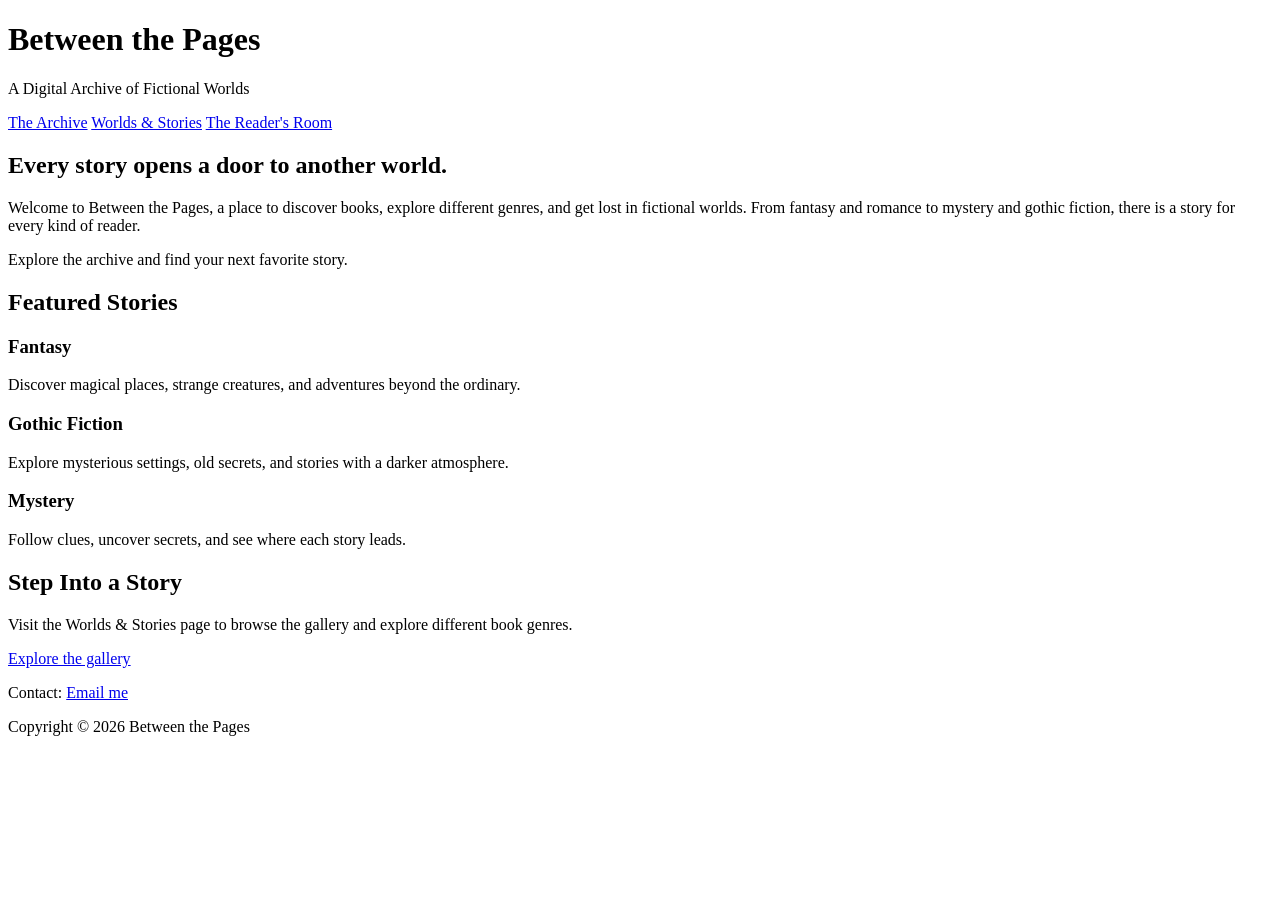
==== index.html @ 4e518cc5 "Add files via upload" ====
<!DOCTYPE html>

<html>
<head>
    <title>The Archive | Between the Pages</title>
    <link rel="stylesheet" href="css/style.css">
</head>
<body>
    <header>
        <h1>Between the Pages</h1>
        <p>A Digital Archive of Fictional Worlds</p>
        <nav>
            <a href="index.html">The Archive</a>
            <a href="worlds-stories.html">Worlds & Stories</a>
            <a href="readers-room.html">The Reader's Room</a>
        </nav>
    </header>

<main>
    <section>
        <h2>Every story opens a door to another world.</h2>
        <p>Welcome to Between the Pages, a place to discover books, explore different genres, and get lost in fictional worlds. 
                From fantasy and romance to mystery and gothic fiction, there is a story for every kind of reader.</p>
        <p>Explore the archive and find your next favorite story.</p>
    </section>
  
    <section>
            <h2>Featured Stories</h2>
            <div class="book-list">
                <div class="book">
                    <h3>Fantasy</h3>
                    <p>Discover magical places, strange creatures, and adventures beyond the ordinary.</p>
                </div>
                <div class="book">
                    <h3>Gothic Fiction</h3>
                    <p>Explore mysterious settings, old secrets, and stories with a darker atmosphere.</p>
                </div>
                <div class="book">
                    <h3>Mystery</h3>
                    <p>Follow clues, uncover secrets, and see where each story leads.</p>
                </div>
            </div>
        </section>

    <section>
        <h2>Step Into a Story</h2>
        <p>Visit the Worlds & Stories page to browse the gallery and explore different book genres.</p>
        <a href="worlds-stories.html">Explore the gallery</a>
    </section>
    </main>

<footer>
    <p>Contact: <a href="mailto:YOUR-EMAIL@example.com">Email me</a></p>
    <p>Copyright &copy; 2026 Between the Pages</p>
</footer>
</body>
</html>
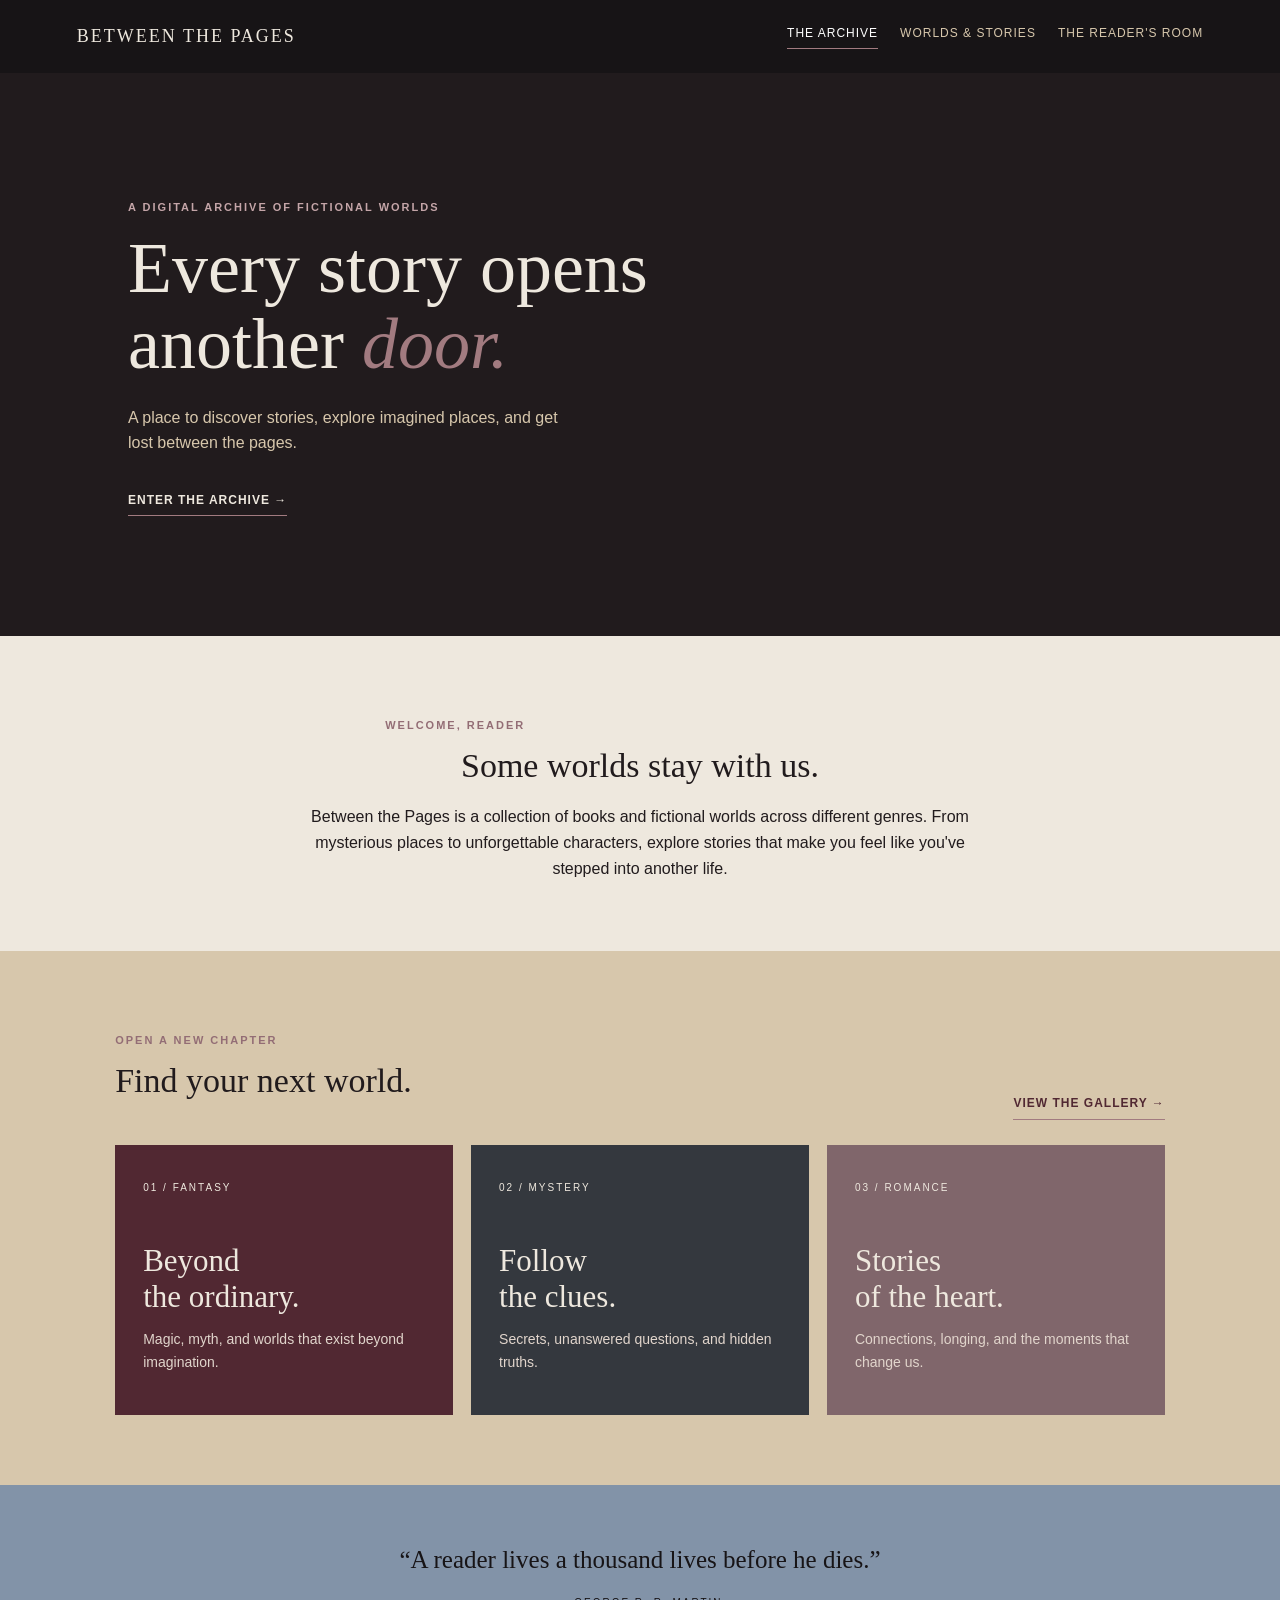
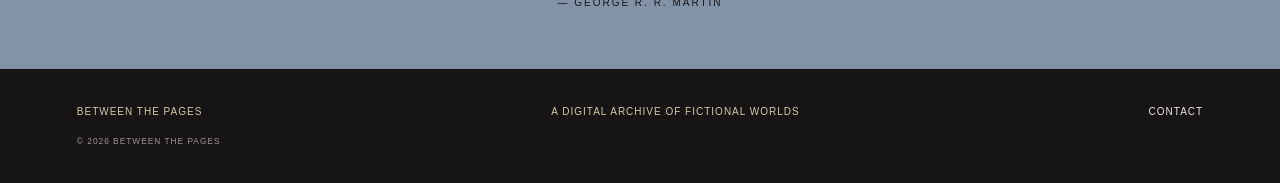
==== commit 55540834: "/" ====
--- a/index.html
+++ b/index.html
@@ -1,57 +1,74 @@
 <!DOCTYPE html>
-
-<html>
+<html lang="en">
 <head>
-    <title>The Archive | Between the Pages</title>
+    <meta charset="UTF-8">
+    <meta name="viewport" content="width=device-width, initial-scale=1.0">
+    <title>Between the Pages | The Archive</title>
     <link rel="stylesheet" href="css/style.css">
+    <script src="js/script.js" defer></script>
 </head>
 <body>
-    <header>
-        <h1>Between the Pages</h1>
-        <p>A Digital Archive of Fictional Worlds</p>
+    <header class="site-header">
+        <a class="logo" href="index.html">BETWEEN THE PAGES</a>
         <nav>
-            <a href="index.html">The Archive</a>
-            <a href="worlds-stories.html">Worlds & Stories</a>
+            <a class="active" href="index.html">The Archive</a>
+            <a href="worlds-stories.html">Worlds &amp; Stories</a>
             <a href="readers-room.html">The Reader's Room</a>
         </nav>
     </header>
 
-<main>
-    <section>
-        <h2>Every story opens a door to another world.</h2>
-        <p>Welcome to Between the Pages, a place to discover books, explore different genres, and get lost in fictional worlds. 
-                From fantasy and romance to mystery and gothic fiction, there is a story for every kind of reader.</p>
-        <p>Explore the archive and find your next favorite story.</p>
-    </section>
-  
-    <section>
-            <h2>Featured Stories</h2>
-            <div class="book-list">
-                <div class="book">
-                    <h3>Fantasy</h3>
-                    <p>Discover magical places, strange creatures, and adventures beyond the ordinary.</p>
+    <main>
+        <section class="hero">
+            <p class="eyebrow">A DIGITAL ARCHIVE OF FICTIONAL WORLDS</p>
+            <h1>Every story opens<br>another <em>door.</em></h1>
+            <p class="hero-copy">A place to discover stories, explore imagined places, and get lost between the pages.</p>
+            <a class="text-link" href="worlds-stories.html">ENTER THE ARCHIVE <span>→</span></a>
+        </section>
+
+        <section class="intro section-wrap">
+            <p class="eyebrow">WELCOME, READER</p>
+            <h2>Some worlds stay with us.</h2>
+            <p>Between the Pages is a collection of books and fictional worlds across different genres. From mysterious places to unforgettable characters, explore stories that make you feel like you've stepped into another life.</p>
+        </section>
+
+        <section class="genre-section section-wrap">
+            <div class="section-heading">
+                <div>
+                    <p class="eyebrow">OPEN A NEW CHAPTER</p>
+                    <h2>Find your next world.</h2>
                 </div>
-                <div class="book">
-                    <h3>Gothic Fiction</h3>
-                    <p>Explore mysterious settings, old secrets, and stories with a darker atmosphere.</p>
-                </div>
-                <div class="book">
-                    <h3>Mystery</h3>
-                    <p>Follow clues, uncover secrets, and see where each story leads.</p>
-                </div>
+                <a class="text-link" href="worlds-stories.html">VIEW THE GALLERY →</a>
+            </div>
+            <div class="genre-grid">
+                <article class="genre-card fantasy">
+                    <span>01 / FANTASY</span>
+                    <h3>Beyond<br>the ordinary.</h3>
+                    <p>Magic, myth, and worlds that exist beyond imagination.</p>
+                </article>
+                <article class="genre-card mystery">
+                    <span>02 / MYSTERY</span>
+                    <h3>Follow<br>the clues.</h3>
+                    <p>Secrets, unanswered questions, and hidden truths.</p>
+                </article>
+                <article class="genre-card romance">
+                    <span>03 / ROMANCE</span>
+                    <h3>Stories<br>of the heart.</h3>
+                    <p>Connections, longing, and the moments that change us.</p>
+                </article>
             </div>
         </section>
 
-    <section>
-        <h2>Step Into a Story</h2>
-        <p>Visit the Worlds & Stories page to browse the gallery and explore different book genres.</p>
-        <a href="worlds-stories.html">Explore the gallery</a>
-    </section>
+        <section class="quote-band">
+            <p>“A reader lives a thousand lives before he dies.”</p>
+            <span>— GEORGE R. R. MARTIN</span>
+        </section>
     </main>
 
-<footer>
-    <p>Contact: <a href="mailto:YOUR-EMAIL@example.com">Email me</a></p>
-    <p>Copyright &copy; 2026 Between the Pages</p>
-</footer>
+    <footer class="site-footer">
+        <p>BETWEEN THE PAGES</p>
+        <p>A DIGITAL ARCHIVE OF FICTIONAL WORLDS</p>
+        <a href="mailto:YOUR-EMAIL@example.com">CONTACT</a>
+        <small>© 2026 BETWEEN THE PAGES</small>
+    </footer>
 </body>
-</html>+</html>
--- a/css/style.css
+++ b/css/style.css
@@ -0,0 +1,511 @@
+/* BETWEEN THE PAGES - beginner-friendly stylesheet */
+
+* {
+    box-sizing: border-box;
+}
+
+body {
+    margin: 0;
+    background-color: #eee8de;
+    color: #211b1d;
+    font-family: Arial, sans-serif;
+    line-height: 1.6;
+}
+
+h1, h2, h3, .logo, .book-title {
+    font-family: Georgia, serif;
+    font-weight: normal;
+}
+
+h1 {
+    font-size: 58px;
+    line-height: 1.05;
+    margin: 15px 0;
+}
+
+h1 em {
+    color: #a27b80;
+    font-weight: normal;
+}
+
+h2 {
+    font-size: 34px;
+    line-height: 1.2;
+    margin: 8px 0 18px;
+}
+
+h3 {
+    font-size: 25px;
+    line-height: 1.15;
+}
+
+p {
+    max-width: 680px;
+}
+
+.site-header {
+    background: #171416;
+    color: #eee8de;
+    padding: 22px 6%;
+    display: flex;
+    justify-content: space-between;
+    align-items: center;
+    gap: 20px;
+}
+
+.logo {
+    color: #eee8de;
+    text-decoration: none;
+    letter-spacing: 2px;
+    font-size: 18px;
+}
+
+nav {
+    display: flex;
+    gap: 22px;
+    flex-wrap: wrap;
+}
+
+nav a {
+    color: #d7c7ac;
+    text-decoration: none;
+    font-size: 12px;
+    text-transform: uppercase;
+    letter-spacing: 1px;
+}
+
+nav a:hover, nav a.active {
+    color: white;
+    border-bottom: 1px solid #a27b80;
+    padding-bottom: 5px;
+}
+
+.hero {
+    background: #211b1d;
+    color: #eee8de;
+    padding: 115px 10% 120px;
+    min-height: 470px;
+}
+
+.eyebrow {
+    color: #936d75;
+    font-size: 11px;
+    letter-spacing: 2px;
+    font-weight: bold;
+    text-transform: uppercase;
+}
+
+.hero .eyebrow {
+    color: #c4a5a8;
+}
+
+.hero h1 {
+    font-size: 72px;
+}
+
+.hero-copy {
+    color: #d7c7ac;
+    max-width: 450px;
+    margin: 22px 0 30px;
+}
+
+.text-link {
+    display: inline-block;
+    color: #512832;
+    font-size: 12px;
+    letter-spacing: 1px;
+    font-weight: bold;
+    text-decoration: none;
+    border-bottom: 1px solid #a27b80;
+    padding-bottom: 5px;
+}
+
+.hero .text-link {
+    color: #eee8de;
+}
+
+.text-link:hover {
+    color: #936d75;
+}
+
+.section-wrap {
+    padding: 70px 9%;
+}
+
+.intro {
+    text-align: center;
+}
+
+.intro p:not(.eyebrow) {
+    margin: 0 auto;
+}
+
+.genre-section {
+    background: #d7c7ac;
+}
+
+.section-heading {
+    display: flex;
+    justify-content: space-between;
+    align-items: end;
+    gap: 25px;
+    margin-bottom: 25px;
+}
+
+.genre-grid {
+    display: grid;
+    grid-template-columns: repeat(3, 1fr);
+    gap: 18px;
+}
+
+.genre-card {
+    min-height: 260px;
+    padding: 28px;
+    color: #eee8de;
+    background: #512832;
+}
+
+.genre-card span, .gallery-card span {
+    font-size: 10px;
+    letter-spacing: 2px;
+}
+
+.genre-card h3 {
+    font-size: 31px;
+    margin: 45px 0 12px;
+}
+
+.genre-card p {
+    color: #e1d5cc;
+    font-size: 14px;
+}
+
+.genre-card.mystery {
+    background: #34383e;
+}
+
+.genre-card.romance {
+    background: #80666b;
+}
+
+.quote-band {
+    background: #8293a8;
+    text-align: center;
+    padding: 55px 20px;
+    color: #171416;
+}
+
+.quote-band p {
+    font-family: Georgia, serif;
+    font-size: 25px;
+    margin: 0 auto 8px;
+}
+
+.quote-band span {
+    font-size: 10px;
+    letter-spacing: 2px;
+}
+
+.site-footer {
+    background: #171416;
+    color: #d7c7ac;
+    padding: 35px 6%;
+    display: flex;
+    justify-content: space-between;
+    align-items: center;
+    flex-wrap: wrap;
+    gap: 15px;
+    font-size: 10px;
+    letter-spacing: 1px;
+}
+
+.site-footer p {
+    margin: 0;
+}
+
+.site-footer a {
+    color: #eee8de;
+    text-decoration: none;
+}
+
+.site-footer small {
+    width: 100%;
+    color: #9f9692;
+}
+
+.page-intro {
+    background: #211b1d;
+    color: #eee8de;
+    padding: 75px 9%;
+}
+
+.page-intro h1 {
+    font-size: 58px;
+}
+
+.page-intro p:not(.eyebrow) {
+    color: #d7c7ac;
+}
+
+.gallery-section {
+    background: #eee8de;
+}
+
+.small-note, .image-reminder {
+    color: #62595a;
+    font-size: 12px;
+}
+
+.gallery-grid {
+    display: grid;
+    grid-template-columns: repeat(3, 1fr);
+    gap: 22px;
+}
+
+.gallery-card {
+    background: #d7c7ac;
+}
+
+.gallery-card img {
+    display: block;
+    width: 100%;
+    height: 210px;
+    object-fit: cover;
+    background: #b9a99b;
+}
+
+.gallery-card div {
+    padding: 18px;
+}
+
+.gallery-card span {
+    color: #512832;
+}
+
+.gallery-card h3 {
+    margin: 7px 0;
+}
+
+.gallery-card p {
+    margin: 0;
+    font-size: 13px;
+}
+
+.image-reminder {
+    margin-top: 25px;
+}
+
+.quiz-section {
+    background: #512832;
+    color: #eee8de;
+    padding: 65px 9%;
+    text-align: center;
+}
+
+.quiz-section .eyebrow {
+    color: #d7c7ac;
+}
+
+.quiz-section h2 {
+    max-width: 650px;
+    margin: 10px auto;
+}
+
+.quiz-section p {
+    margin-left: auto;
+    margin-right: auto;
+}
+
+.quiz-options {
+    display: flex;
+    justify-content: center;
+    flex-wrap: wrap;
+    gap: 12px;
+    margin: 25px 0;
+}
+
+.choice {
+    background: transparent;
+    border: 1px solid #d7c7ac;
+    color: #eee8de;
+    padding: 12px 18px;
+    cursor: pointer;
+    font-size: 13px;
+}
+
+.choice:hover {
+    background: #eee8de;
+    color: #512832;
+}
+
+.quiz-result {
+    color: #d7c7ac;
+    min-height: 25px;
+}
+
+.faq h2 {
+    margin-bottom: 25px;
+}
+
+.faq-item {
+    border-top: 1px solid #b9a99b;
+}
+
+.faq-question {
+    width: 100%;
+    background: none;
+    border: none;
+    text-align: left;
+    padding: 18px 0;
+    font-size: 16px;
+    color: #211b1d;
+    cursor: pointer;
+    display: flex;
+    justify-content: space-between;
+}
+
+.faq-answer {
+    display: none;
+    margin: 0 0 18px;
+    color: #62595a;
+    font-size: 14px;
+}
+
+.faq-item.open .faq-answer {
+    display: block;
+}
+
+.recommendation {
+    display: flex;
+    align-items: center;
+    justify-content: space-between;
+    gap: 45px;
+}
+
+.recommendation-text {
+    flex: 1;
+}
+
+.book-title {
+    font-size: 26px;
+    margin-bottom: 0;
+}
+
+.book-author {
+    margin-top: 0;
+    color: #80666b;
+}
+
+.book-art {
+    width: 230px;
+    height: 320px;
+    background: #512832;
+    color: #eee8de;
+    display: flex;
+    flex-direction: column;
+    justify-content: center;
+    align-items: center;
+    text-align: center;
+    box-shadow: 10px 10px 0 #d7c7ac;
+    flex-shrink: 0;
+}
+
+.book-art span {
+    font-family: Georgia, serif;
+    font-size: 27px;
+    line-height: 1.3;
+}
+
+.book-art small {
+    margin-top: 55px;
+    letter-spacing: 2px;
+    font-size: 9px;
+}
+
+.media-section {
+    background: #d7c7ac;
+}
+
+.video-frame, .map-frame {
+    width: 100%;
+    max-width: 850px;
+    height: 430px;
+    margin-top: 25px;
+}
+
+.video-frame iframe, .map-frame iframe {
+    width: 100%;
+    height: 100%;
+    border: 0;
+}
+
+.map-section {
+    background: #8293a8;
+    padding: 65px 0;
+}
+
+.map-section .section-wrap {
+    padding-top: 0;
+    padding-bottom: 0;
+}
+
+.map-section .text-link {
+    margin-top: 18px;
+}
+
+.resources {
+    text-align: center;
+}
+
+.resources p {
+    margin-left: auto;
+    margin-right: auto;
+}
+
+@media (max-width: 750px) {
+    .site-header {
+        display: block;
+    }
+
+    nav {
+        margin-top: 18px;
+        gap: 14px;
+    }
+
+    h1, .hero h1 {
+        font-size: 48px;
+    }
+
+    .section-heading {
+        display: block;
+    }
+
+    .section-heading .text-link {
+        margin-top: 10px;
+    }
+
+    .genre-grid, .gallery-grid {
+        grid-template-columns: 1fr;
+    }
+
+    .recommendation {
+        display: block;
+    }
+
+    .book-art {
+        margin: 35px auto 0;
+    }
+
+    .video-frame, .map-frame {
+        height: 280px;
+    }
+
+    .site-footer {
+        display: block;
+    }
+
+    .site-footer p, .site-footer a {
+        display: block;
+        margin-bottom: 10px;
+    }
+}
